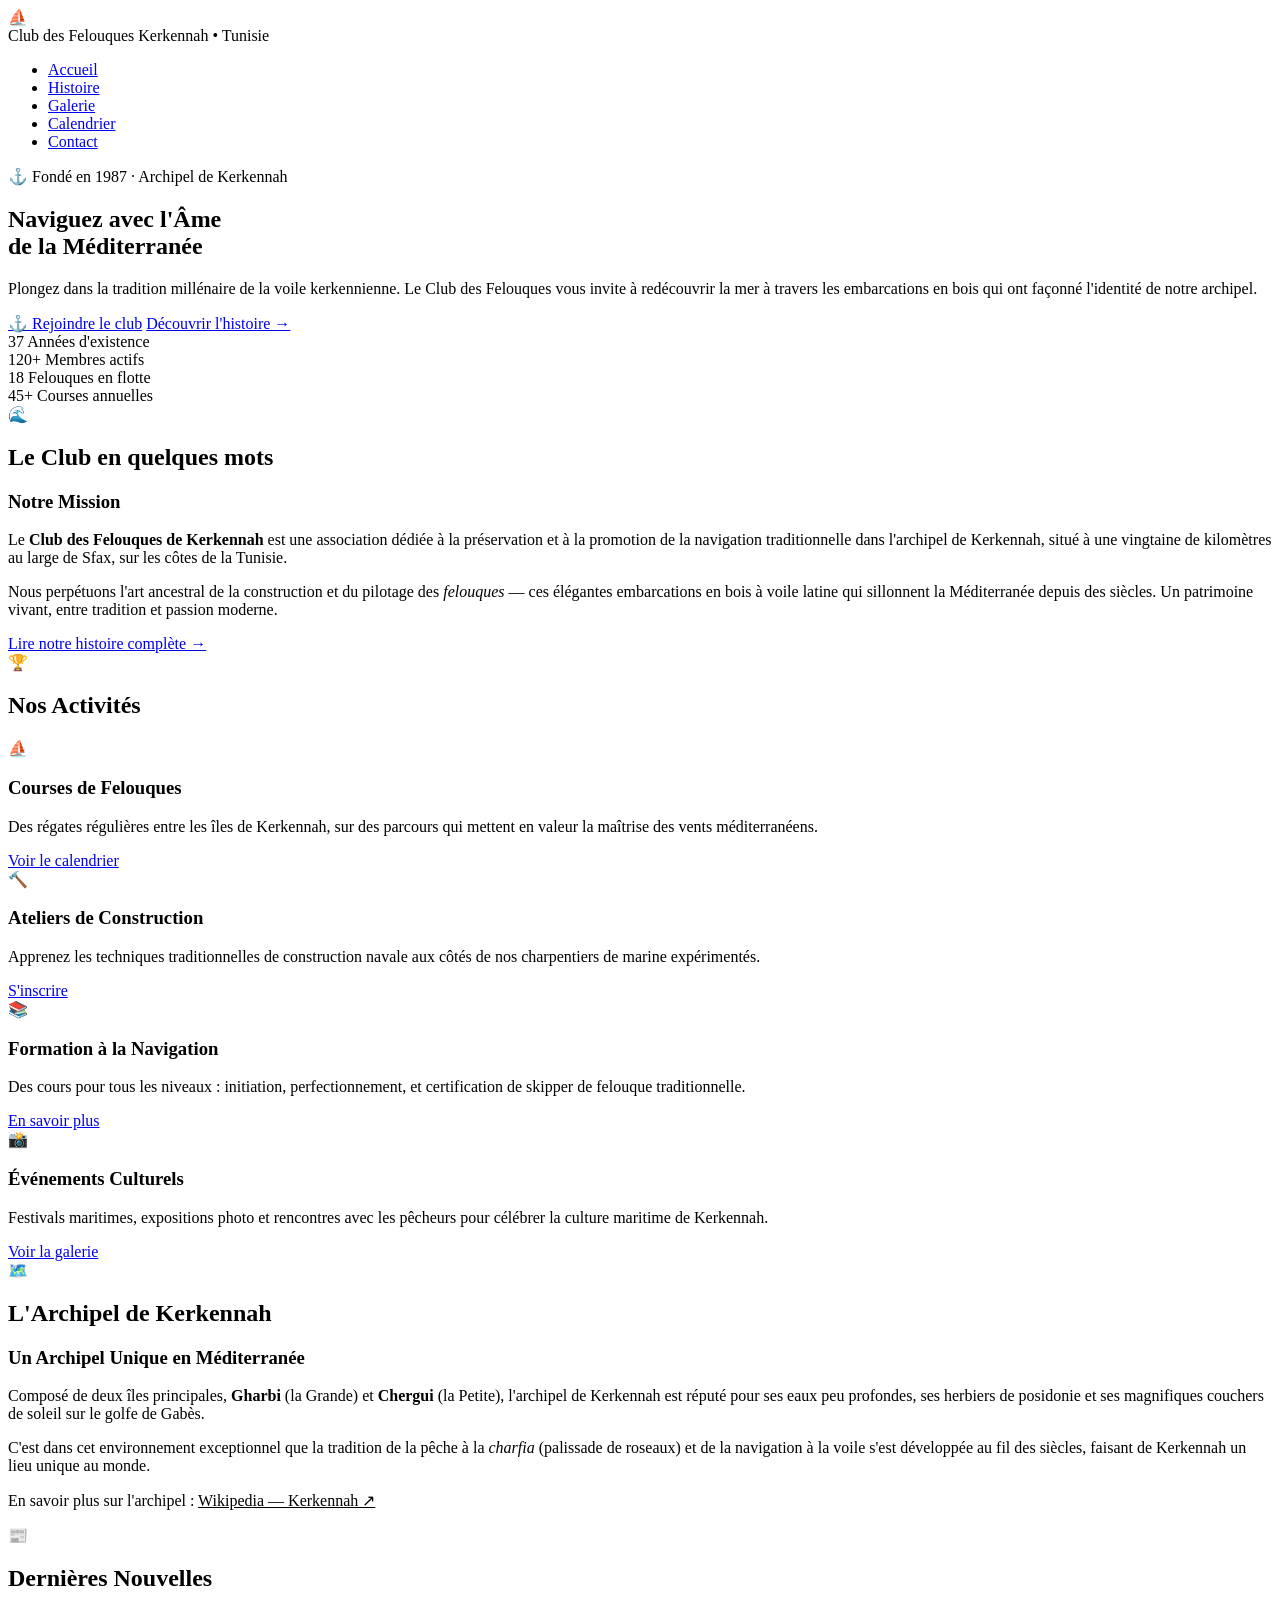
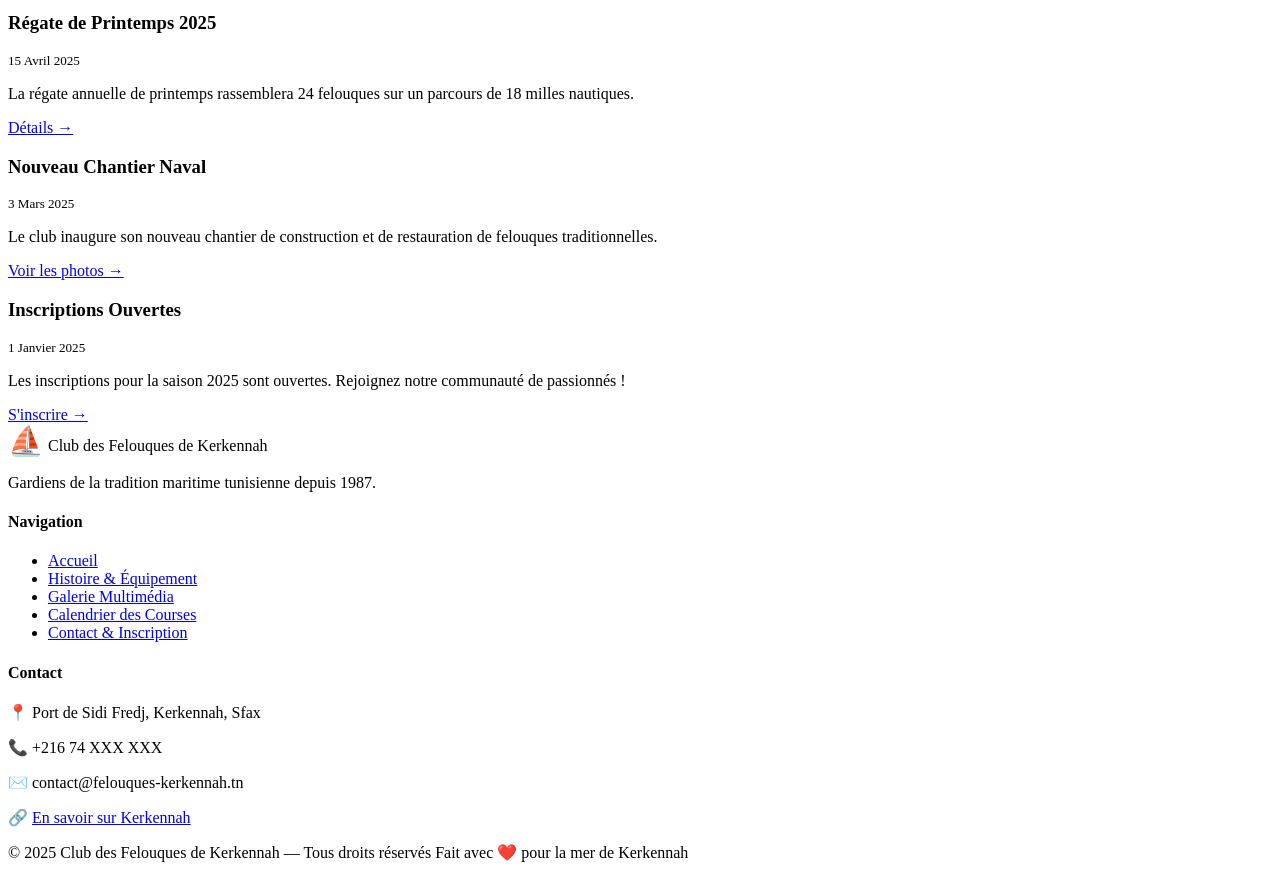
==== index.html @ 92b9c3b6 "gqllery.php et history.php not saved" ====
<!DOCTYPE html>
<html lang="fr" data-page="index">
<head>
  <meta charset="UTF-8" />
  <meta name="viewport" content="width=device-width, initial-scale=1.0" />
  <meta name="description" content="Club des Felouques de Kerkennah — La voile traditionnelle au cœur de l'archipel de Kerkennah, Tunisie." />
  <title>Accueil — Club des Felouques de Kerkennah</title>
  <link rel="stylesheet" href="style.css" />
</head>
<body>

  <!-- ══════════════════ HEADER ══════════════════ -->
  <header>
    <div class="header-inner">
      <div class="logo-area">
        <span class="logo-icon animate-wave">⛵</span>
        <div class="logo-text">
          <span class="logo-title">Club des Felouques</span>
          <span class="logo-subtitle">Kerkennah • Tunisie</span>
        </div>
      </div>
      <nav aria-label="Navigation principale">
        <ul>
          <li><a href="index.html" class="active">Accueil</a></li>
          <li><a href="histoire.html">Histoire</a></li>
          <li><a href="galerie.html">Galerie</a></li>
          <li><a href="calendrier.html">Calendrier</a></li>
          <li><a href="contact.html">Contact</a></li>
        </ul>
      </nav>
    </div>
  </header>

  <!-- ══════════════════ HERO ══════════════════ -->
  <section class="hero" aria-label="Présentation du club">
    <div class="hero-content">
      <div class="hero-badge">⚓ Fondé en 1987 · Archipel de Kerkennah</div>
      <h1>Naviguez avec l'Âme<br/>de la Méditerranée</h1>
      <p>
        Plongez dans la tradition millénaire de la voile kerkennienne.
        Le Club des Felouques vous invite à redécouvrir la mer à travers
        les embarcations en bois qui ont façonné l'identité de notre archipel.
      </p>
      <div class="hero-btns">
        <a href="contact.html" class="btn btn-primary">⚓ Rejoindre le club</a>
        <a href="histoire.html" class="btn btn-secondary">Découvrir l'histoire →</a>
      </div>
    </div>
  </section>

  <!-- ══════════════════ MAIN ══════════════════ -->
  <main>

    <!-- Statistiques -->
    <div class="info-band" role="region" aria-label="Chiffres clés du club">
      <div class="stat">
        <span class="stat-num">37</span>
        <span class="stat-label">Années d'existence</span>
      </div>
      <div class="stat">
        <span class="stat-num">120+</span>
        <span class="stat-label">Membres actifs</span>
      </div>
      <div class="stat">
        <span class="stat-num">18</span>
        <span class="stat-label">Felouques en flotte</span>
      </div>
      <div class="stat">
        <span class="stat-num">45+</span>
        <span class="stat-label">Courses annuelles</span>
      </div>
    </div>

    <!-- Présentation du club -->
    <section aria-labelledby="titre-presentation">
      <div class="section-title">
        <span class="icon">🌊</span>
        <h2 id="titre-presentation">Le Club en quelques mots</h2>
      </div>

      <div class="highlight-box">
        <h3>Notre Mission</h3>
        <p>
          Le <strong>Club des Felouques de Kerkennah</strong> est une association dédiée à la
          préservation et à la promotion de la navigation traditionnelle dans l'archipel de Kerkennah,
          situé à une vingtaine de kilomètres au large de Sfax, sur les côtes de la Tunisie.
        </p>
        <p>
          Nous perpétuons l'art ancestral de la construction et du pilotage des <em>felouques</em> —
          ces élégantes embarcations en bois à voile latine qui sillonnent la Méditerranée depuis
          des siècles. Un patrimoine vivant, entre tradition et passion moderne.
        </p>
        <a href="histoire.html" class="btn btn-mer mt-1">Lire notre histoire complète →</a>
      </div>
    </section>

    <!-- Nos activités -->
    <section aria-labelledby="titre-activites">
      <div class="section-title">
        <span class="icon">🏆</span>
        <h2 id="titre-activites">Nos Activités</h2>
      </div>

      <div class="cards-grid">
        <article class="card">
          <div class="card-img">⛵</div>
          <div class="card-body">
            <h3>Courses de Felouques</h3>
            <p>
              Des régates régulières entre les îles de Kerkennah, sur des parcours
              qui mettent en valeur la maîtrise des vents méditerranéens.
            </p>
            <a href="calendrier.html" class="btn btn-mer">Voir le calendrier</a>
          </div>
        </article>

        <article class="card">
          <div class="card-img">🔨</div>
          <div class="card-body">
            <h3>Ateliers de Construction</h3>
            <p>
              Apprenez les techniques traditionnelles de construction navale
              aux côtés de nos charpentiers de marine expérimentés.
            </p>
            <a href="contact.html" class="btn btn-mer">S'inscrire</a>
          </div>
        </article>

        <article class="card">
          <div class="card-img">📚</div>
          <div class="card-body">
            <h3>Formation à la Navigation</h3>
            <p>
              Des cours pour tous les niveaux : initiation, perfectionnement,
              et certification de skipper de felouque traditionnelle.
            </p>
            <a href="contact.html" class="btn btn-mer">En savoir plus</a>
          </div>
        </article>

        <article class="card">
          <div class="card-img">📸</div>
          <div class="card-body">
            <h3>Événements Culturels</h3>
            <p>
              Festivals maritimes, expositions photo et rencontres avec les pêcheurs
              pour célébrer la culture maritime de Kerkennah.
            </p>
            <a href="galerie.html" class="btn btn-mer">Voir la galerie</a>
          </div>
        </article>
      </div>
    </section>

    <!-- Kerkennah : le lieu -->
    <section aria-labelledby="titre-archipel">
      <div class="section-title">
        <span class="icon">🗺️</span>
        <h2 id="titre-archipel">L'Archipel de Kerkennah</h2>
      </div>

      <div class="highlight-box">
        <h3>Un Archipel Unique en Méditerranée</h3>
        <p>
          Composé de deux îles principales, <strong>Gharbi</strong> (la Grande) et
          <strong>Chergui</strong> (la Petite), l'archipel de Kerkennah est réputé pour
          ses eaux peu profondes, ses herbiers de posidonie et ses magnifiques couchers de soleil
          sur le golfe de Gabès.
        </p>
        <p>
          C'est dans cet environnement exceptionnel que la tradition de la pêche à la
          <em>charfia</em> (palissade de roseaux) et de la navigation à la voile s'est
          développée au fil des siècles, faisant de Kerkennah un lieu unique au monde.
        </p>
        <p>
          En savoir plus sur l'archipel :
          <a href="https://fr.wikipedia.org/wiki/Kerkennah" target="_blank" rel="noopener" style="color: var(--bleu-mer); text-decoration: underline;">
            Wikipedia — Kerkennah ↗
          </a>
        </p>
      </div>
    </section>

    <!-- Actualités rapides -->
    <section aria-labelledby="titre-actu">
      <div class="section-title">
        <span class="icon">📰</span>
        <h2 id="titre-actu">Dernières Nouvelles</h2>
      </div>

      <div class="cards-grid">
        <article class="card">
          <div class="card-body">
            <h3>Régate de Printemps 2025</h3>
            <p style="font-size:0.82rem; color:var(--sable); margin-bottom:0.5rem;">15 Avril 2025</p>
            <p>La régate annuelle de printemps rassemblera 24 felouques sur un parcours de 18 milles nautiques.</p>
            <a href="calendrier.html" class="btn btn-mer">Détails →</a>
          </div>
        </article>

        <article class="card">
          <div class="card-body">
            <h3>Nouveau Chantier Naval</h3>
            <p style="font-size:0.82rem; color:var(--sable); margin-bottom:0.5rem;">3 Mars 2025</p>
            <p>Le club inaugure son nouveau chantier de construction et de restauration de felouques traditionnelles.</p>
            <a href="galerie.html" class="btn btn-mer">Voir les photos →</a>
          </div>
        </article>

        <article class="card">
          <div class="card-body">
            <h3>Inscriptions Ouvertes</h3>
            <p style="font-size:0.82rem; color:var(--sable); margin-bottom:0.5rem;">1 Janvier 2025</p>
            <p>Les inscriptions pour la saison 2025 sont ouvertes. Rejoignez notre communauté de passionnés !</p>
            <a href="contact.html" class="btn btn-primary">S'inscrire →</a>
          </div>
        </article>
      </div>
    </section>

  </main>

  <!-- ══════════════════ FOOTER ══════════════════ -->
  <footer>
    <div class="footer-inner">
      <div class="footer-brand">
        <div class="logo-area">
          <span style="font-size:1.8rem">⛵</span>
          <span class="logo-title">Club des Felouques de Kerkennah</span>
        </div>
        <p>Gardiens de la tradition maritime tunisienne depuis 1987.</p>
      </div>

      <div class="footer-col">
        <h4>Navigation</h4>
        <ul>
          <li><a href="index.html">Accueil</a></li>
          <li><a href="histoire.html">Histoire & Équipement</a></li>
          <li><a href="galerie.html">Galerie Multimédia</a></li>
          <li><a href="calendrier.html">Calendrier des Courses</a></li>
          <li><a href="contact.html">Contact & Inscription</a></li>
        </ul>
      </div>

      <div class="footer-col footer-contact">
        <h4>Contact</h4>
        <p>📍 Port de Sidi Fredj, Kerkennah, Sfax</p>
        <p>📞 +216 74 XXX XXX</p>
        <p>✉️ contact@felouques-kerkennah.tn</p>
        <p>🔗 <a href="https://fr.wikipedia.org/wiki/Kerkennah" target="_blank" rel="noopener">En savoir sur Kerkennah</a></p>
      </div>
    </div>

    <div class="footer-bottom">
      <span>© 2025 Club des Felouques de Kerkennah — Tous droits réservés</span>
      <span>Fait avec ❤️ pour la mer de Kerkennah</span>
    </div>
  </footer>

</body>
</html>
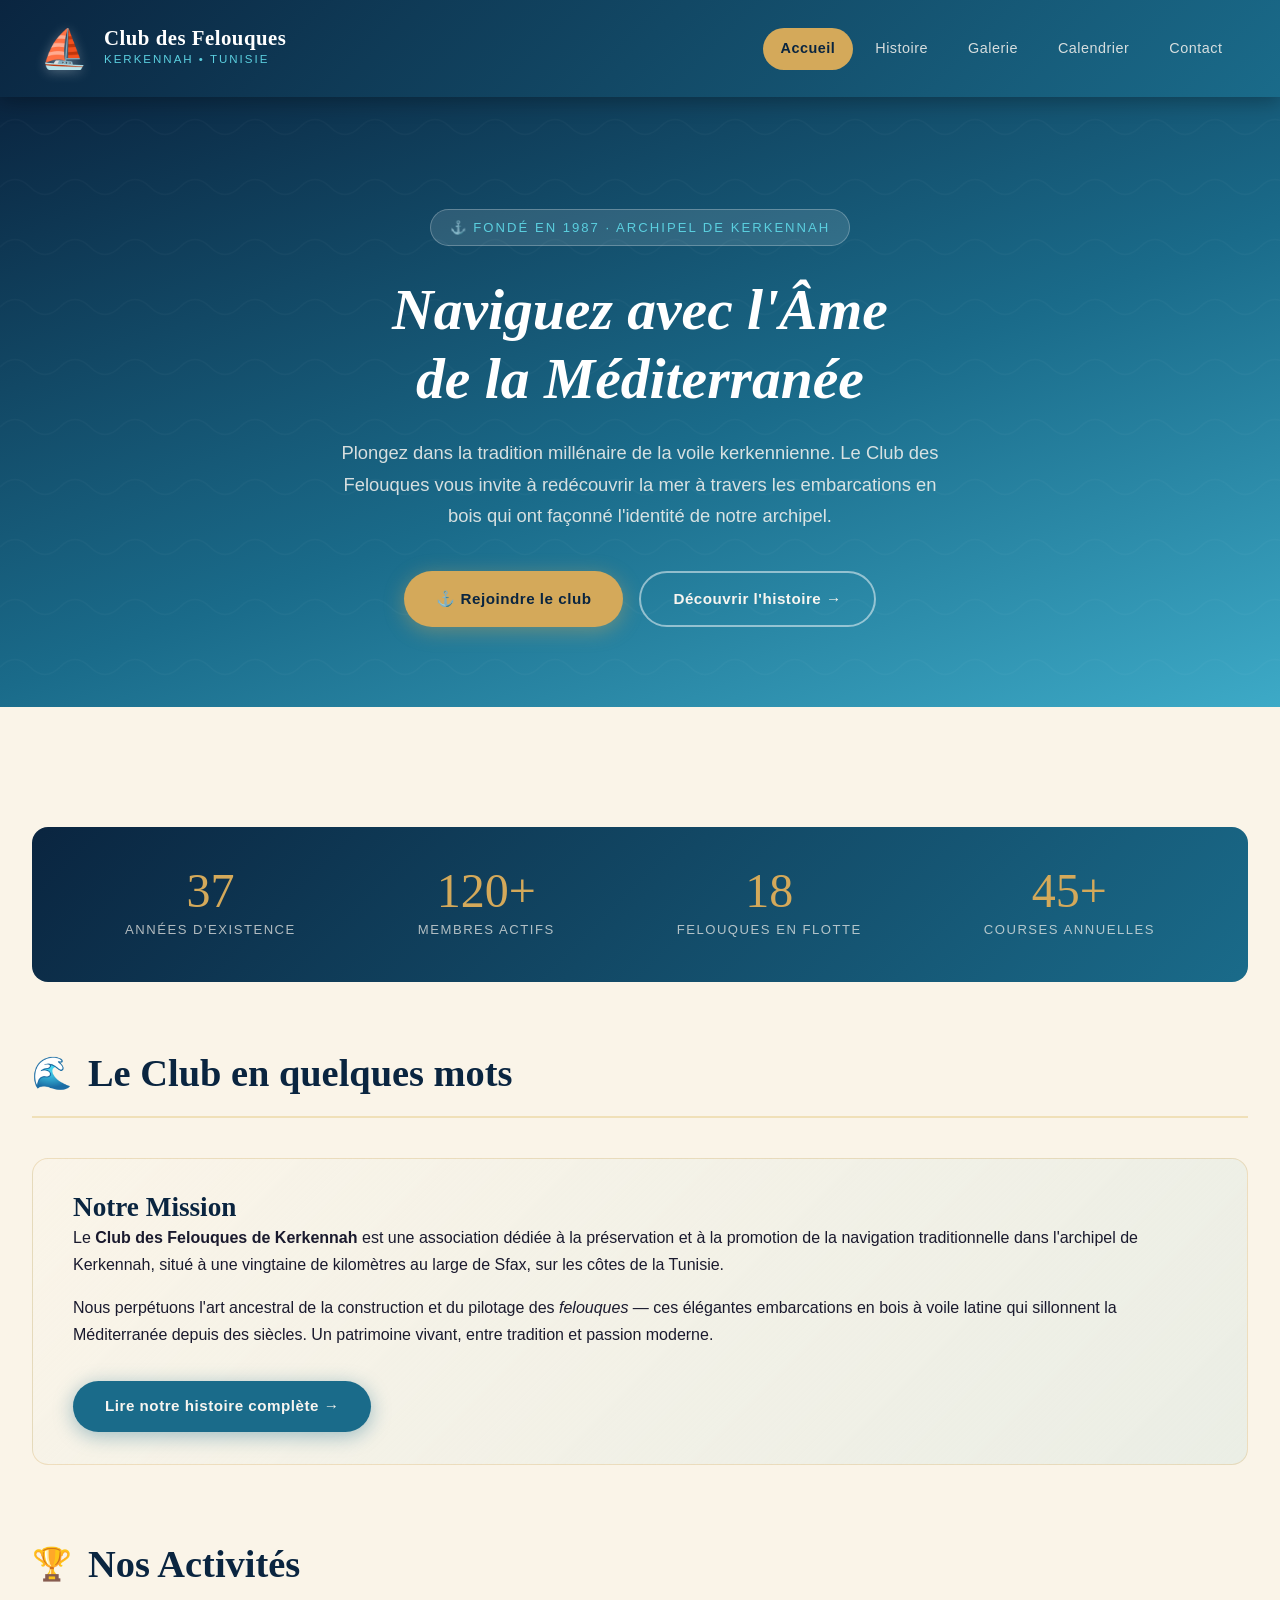
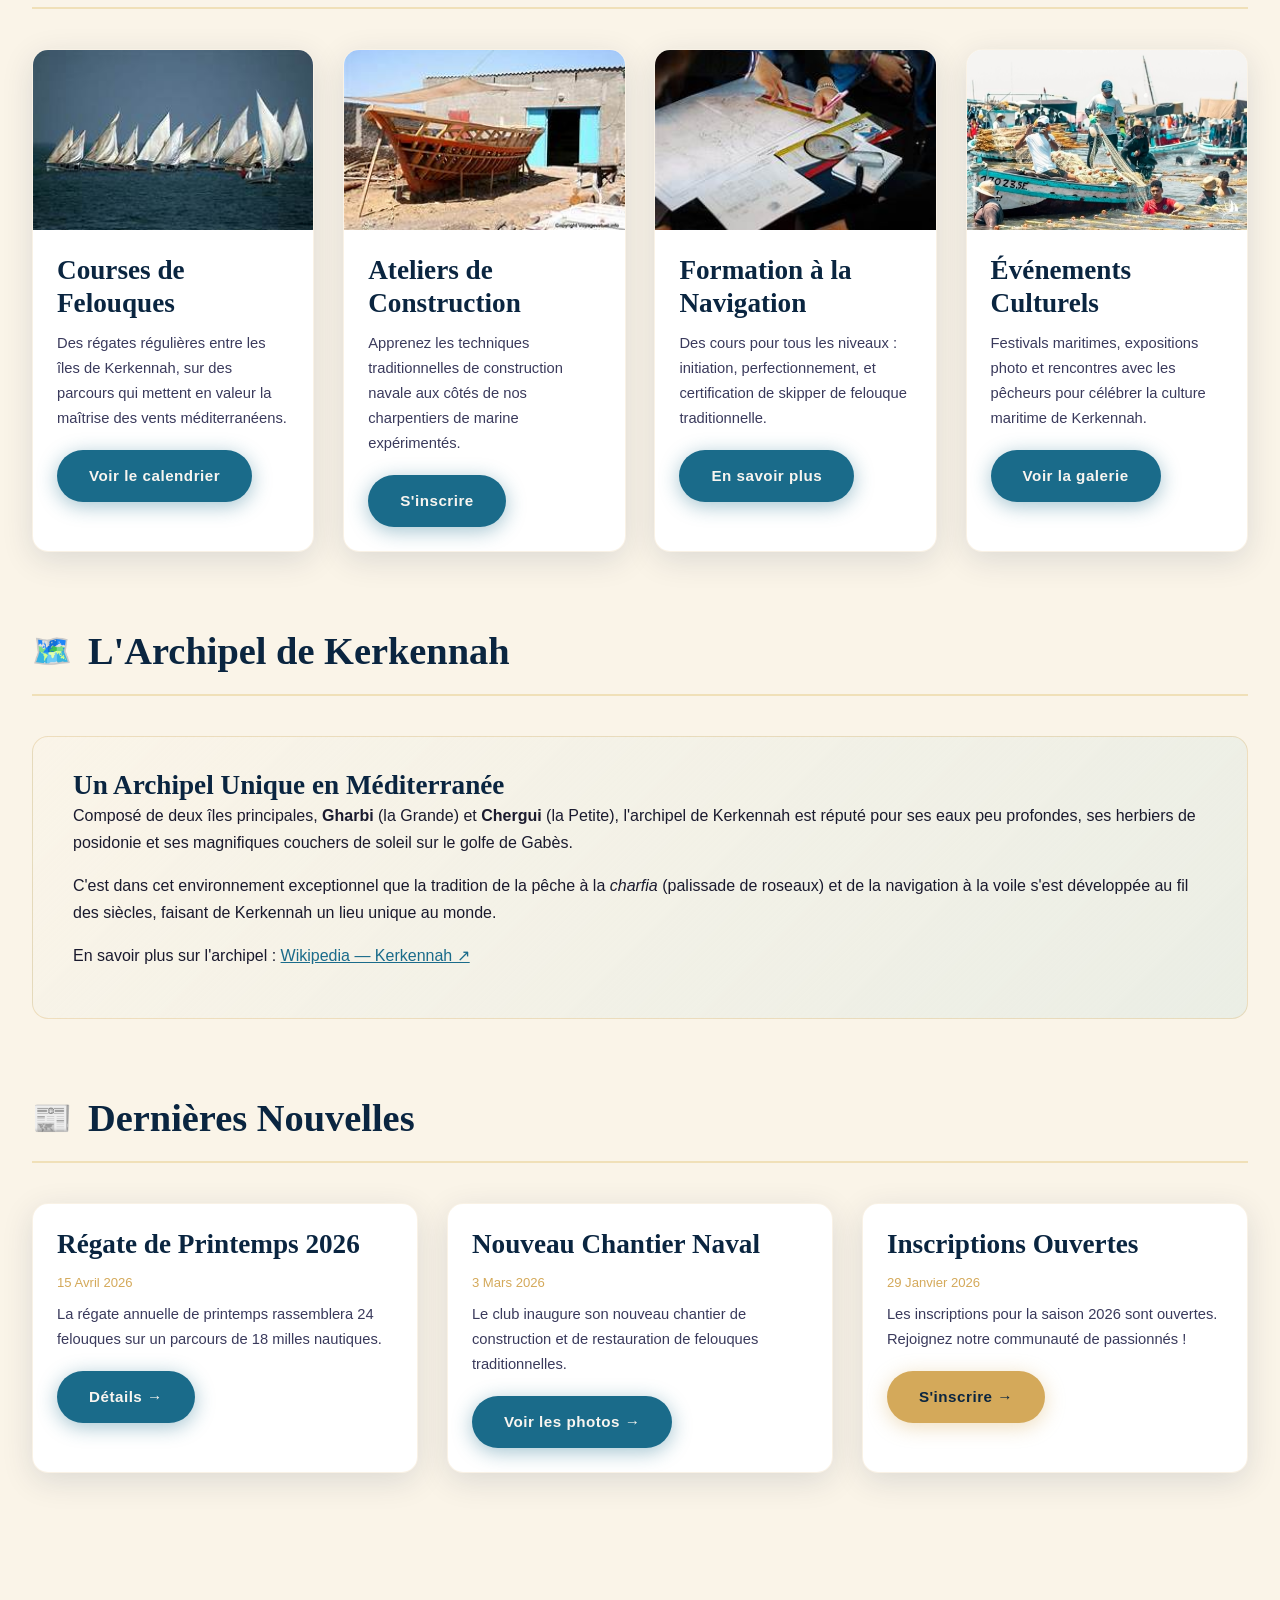
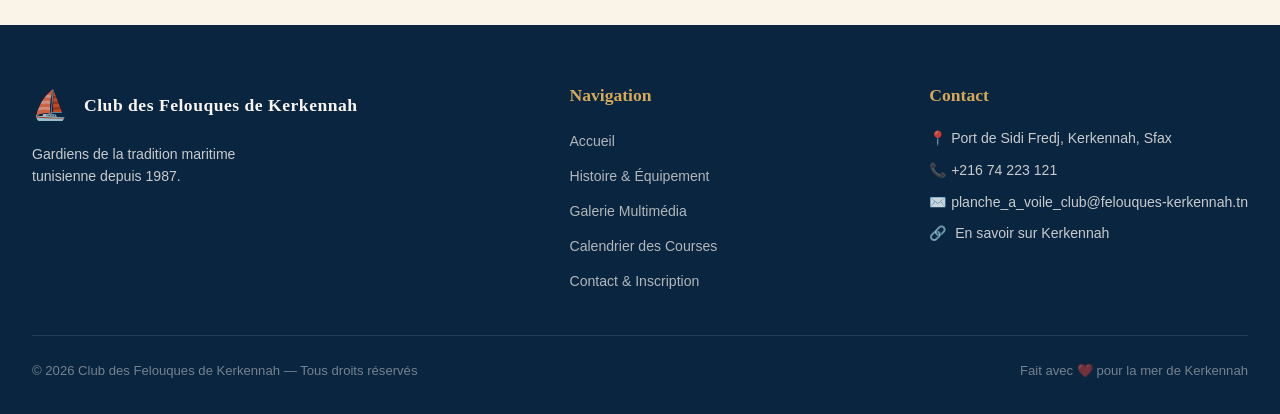
==== commit 4526e53c: "Version finale des fichiers html et style.css et ajout d'un dossier media" ====
--- a/index.html
+++ b/index.html
@@ -5,7 +5,8 @@
   <meta name="viewport" content="width=device-width, initial-scale=1.0" />
   <meta name="description" content="Club des Felouques de Kerkennah — La voile traditionnelle au cœur de l'archipel de Kerkennah, Tunisie." />
   <title>Accueil — Club des Felouques de Kerkennah</title>
-  <link rel="stylesheet" href="style.css" />
+  <link rel="stylesheet" href="./public/style.css" />
+  <link rel="icon" type="image/png" href="./media/icon.png">
 </head>
 <body>
 
@@ -103,7 +104,7 @@
 
       <div class="cards-grid">
         <article class="card">
-          <div class="card-img">⛵</div>
+          <div class="card-img"><img src="./media/Courses de Felouques.png" alt="Felouque" /></div>
           <div class="card-body">
             <h3>Courses de Felouques</h3>
             <p>
@@ -115,7 +116,7 @@
         </article>
 
         <article class="card">
-          <div class="card-img">🔨</div>
+          <div class="card-img"><img src="./media/Ateliers.png" alt="Atelier de construction" /></div>
           <div class="card-body">
             <h3>Ateliers de Construction</h3>
             <p>
@@ -127,7 +128,7 @@
         </article>
 
         <article class="card">
-          <div class="card-img">📚</div>
+          <div class="card-img"><img src="./media/Formation.png" alt="Formation à la Navigation" /></div>
           <div class="card-body">
             <h3>Formation à la Navigation</h3>
             <p>
@@ -139,7 +140,7 @@
         </article>
 
         <article class="card">
-          <div class="card-img">📸</div>
+          <div class="card-img"><img src="./media/festival.png" alt="Événements Culturels" /></div>
           <div class="card-body">
             <h3>Événements Culturels</h3>
             <p>
@@ -191,8 +192,8 @@
       <div class="cards-grid">
         <article class="card">
           <div class="card-body">
-            <h3>Régate de Printemps 2025</h3>
-            <p style="font-size:0.82rem; color:var(--sable); margin-bottom:0.5rem;">15 Avril 2025</p>
+            <h3>Régate de Printemps 2026</h3>
+            <p style="font-size:0.82rem; color:var(--sable); margin-bottom:0.5rem;">15 Avril 2026</p>
             <p>La régate annuelle de printemps rassemblera 24 felouques sur un parcours de 18 milles nautiques.</p>
             <a href="calendrier.html" class="btn btn-mer">Détails →</a>
           </div>
@@ -201,7 +202,7 @@
         <article class="card">
           <div class="card-body">
             <h3>Nouveau Chantier Naval</h3>
-            <p style="font-size:0.82rem; color:var(--sable); margin-bottom:0.5rem;">3 Mars 2025</p>
+            <p style="font-size:0.82rem; color:var(--sable); margin-bottom:0.5rem;">3 Mars 2026</p>
             <p>Le club inaugure son nouveau chantier de construction et de restauration de felouques traditionnelles.</p>
             <a href="galerie.html" class="btn btn-mer">Voir les photos →</a>
           </div>
@@ -210,8 +211,8 @@
         <article class="card">
           <div class="card-body">
             <h3>Inscriptions Ouvertes</h3>
-            <p style="font-size:0.82rem; color:var(--sable); margin-bottom:0.5rem;">1 Janvier 2025</p>
-            <p>Les inscriptions pour la saison 2025 sont ouvertes. Rejoignez notre communauté de passionnés !</p>
+            <p style="font-size:0.82rem; color:var(--sable); margin-bottom:0.5rem;">29 Janvier 2026</p>
+            <p>Les inscriptions pour la saison 2026 sont ouvertes. Rejoignez notre communauté de passionnés !</p>
             <a href="contact.html" class="btn btn-primary">S'inscrire →</a>
           </div>
         </article>
@@ -245,14 +246,14 @@
       <div class="footer-col footer-contact">
         <h4>Contact</h4>
         <p>📍 Port de Sidi Fredj, Kerkennah, Sfax</p>
-        <p>📞 +216 74 XXX XXX</p>
-        <p>✉️ contact@felouques-kerkennah.tn</p>
+        <p>📞 +216 74 223 121</p>
+        <p>✉️ planche_a_voile_club@felouques-kerkennah.tn</p>
         <p>🔗 <a href="https://fr.wikipedia.org/wiki/Kerkennah" target="_blank" rel="noopener">En savoir sur Kerkennah</a></p>
       </div>
     </div>
 
     <div class="footer-bottom">
-      <span>© 2025 Club des Felouques de Kerkennah — Tous droits réservés</span>
+      <span>© 2026 Club des Felouques de Kerkennah — Tous droits réservés</span>
       <span>Fait avec ❤️ pour la mer de Kerkennah</span>
     </div>
   </footer>
--- a/public/style.css
+++ b/public/style.css
@@ -0,0 +1,888 @@
+/* ============================================
+   Club des Felouques de Kerkennah — style.css
+   Palette : Bleu mer, Blanc nacré, Sable doré
+   ============================================ */
+
+@import url('https://fonts.googleapis.com/css2?family=Cormorant+Garamond:ital,wght@0,400;0,600;1,400&family=Tajawal:wght@300;400;700&display=swap');
+
+/* ─── Variables ─────────────────────────────── */
+:root {
+  --bleu-profond:   #0a2540;
+  --bleu-mer:       #1a6b8a;
+  --bleu-clair:     #3daac7;
+  --turquoise:      #5bcfdf;
+  --blanc:          #f8f5f0;
+  --blanc-pur:      #ffffff;
+  --sable:          #d4a95a;
+  --sable-clair:    #f0e0b8;
+  --sable-pale:     #faf4e8;
+  --texte-sombre:   #1a1a2e;
+  --texte-moyen:    #3a3a5c;
+  --ombre:          rgba(10, 37, 64, 0.15);
+
+  --font-titre:     'Cormorant Garamond', Georgia, serif;
+  --font-corps:     'Tajawal', sans-serif;
+
+  --radius:         8px;
+  --radius-lg:      16px;
+  --transition:     0.35s cubic-bezier(0.4, 0, 0.2, 1);
+  --shadow-card:    0 8px 32px rgba(10,37,64,0.12);
+  --shadow-hover:   0 16px 48px rgba(10,37,64,0.22);
+}
+
+/* ─── Reset & Base ──────────────────────────── */
+*, *::before, *::after {
+  box-sizing: border-box;
+  margin: 0;
+  padding: 0;
+}
+
+html {
+  scroll-behavior: smooth;
+  font-size: 16px;
+}
+
+body {
+  font-family: var(--font-corps);
+  background-color: var(--sable-pale);
+  color: var(--texte-sombre);
+  line-height: 1.7;
+  min-height: 100vh;
+  display: flex;
+  flex-direction: column;
+  overflow-x: hidden;
+}
+
+img {
+  max-width: 100%;
+  height: auto;
+  display: block;
+}
+
+a {
+  color: inherit;
+  text-decoration: none;
+}
+
+/* ─── Typographie ───────────────────────────── */
+h1, h2, h3 {
+  font-family: var(--font-titre);
+  font-weight: 600;
+  line-height: 1.2;
+  color: var(--bleu-profond);
+}
+
+h1 { font-size: clamp(2.2rem, 5vw, 3.6rem); }
+h2 { font-size: clamp(1.6rem, 3.5vw, 2.4rem); }
+h3 { font-size: clamp(1.2rem, 2.5vw, 1.7rem); }
+
+p { margin-bottom: 1rem; }
+
+/* ─── HEADER & NAV ──────────────────────────── */
+header {
+  background: linear-gradient(135deg, var(--bleu-profond) 0%, var(--bleu-mer) 100%);
+  color: var(--blanc);
+  padding: 0;
+  position: sticky;
+  top: 0;
+  z-index: 100;
+  box-shadow: 0 4px 20px rgba(0,0,0,0.3);
+}
+
+.header-inner {
+  display: flex;
+  align-items: center;
+  justify-content: space-between;
+  padding: 1rem 2.5rem;
+  max-width: 1280px;
+  margin: 0 auto;
+  gap: 1rem;
+}
+
+.logo-area {
+  display: flex;
+  align-items: center;
+  gap: 1rem;
+}
+
+.logo-icon {
+  font-size: 2.4rem;
+  filter: drop-shadow(0 2px 6px rgba(255,255,255,0.3));
+}
+
+.logo-text {
+  display: flex;
+  flex-direction: column;
+}
+
+.logo-title {
+  font-family: var(--font-titre);
+  font-size: 1.3rem;
+  font-weight: 600;
+  color: var(--blanc-pur);
+  letter-spacing: 0.5px;
+  line-height: 1.1;
+}
+
+.logo-subtitle {
+  font-size: 0.72rem;
+  color: var(--turquoise);
+  letter-spacing: 2px;
+  text-transform: uppercase;
+}
+
+/* Navigation */
+nav ul {
+  list-style: none;
+  display: flex;
+  align-items: center;
+  gap: 0.3rem;
+}
+
+nav ul li a {
+  display: block;
+  padding: 0.55rem 1.1rem;
+  border-radius: 50px;
+  font-size: 0.9rem;
+  font-weight: 400;
+  color: rgba(248, 245, 240, 0.85);
+  letter-spacing: 0.5px;
+  transition: background var(--transition), color var(--transition);
+  position: relative;
+}
+
+nav ul li a:hover,
+nav ul li a.active {
+  background: rgba(255,255,255,0.15);
+  color: var(--blanc-pur);
+}
+
+nav ul li a.active {
+  background: var(--sable);
+  color: var(--bleu-profond);
+  font-weight: 700;
+}
+
+/* ─── WAVE DIVIDER ──────────────────────────── */
+.wave-top {
+  width: 100%;
+  overflow: hidden;
+  line-height: 0;
+  margin-top: -1px;
+}
+
+.wave-top svg {
+  display: block;
+  width: 100%;
+}
+
+/* ─── HERO SECTION ──────────────────────────── */
+.hero {
+  background: linear-gradient(160deg, var(--bleu-profond) 0%, var(--bleu-mer) 55%, var(--bleu-clair) 100%);
+  color: var(--blanc);
+  padding: 7rem 2.5rem 5rem;
+  text-align: center;
+  position: relative;
+  overflow: hidden;
+}
+
+.hero::before {
+  content: '';
+  position: absolute;
+  inset: 0;
+  background: url("data:image/svg+xml,%3Csvg width='60' height='60' viewBox='0 0 60 60' xmlns='http://www.w3.org/2000/svg'%3E%3Cpath d='M0 30 Q15 15 30 30 Q45 45 60 30' stroke='rgba(255,255,255,0.05)' fill='none' stroke-width='1.5'/%3E%3C/svg%3E") repeat;
+  opacity: 0.5;
+}
+
+.hero-content {
+  position: relative;
+  max-width: 780px;
+  margin: 0 auto;
+  animation: fadeInUp 0.9s ease both;
+}
+
+.hero-badge {
+  display: inline-flex;
+  align-items: center;
+  gap: 0.5rem;
+  background: rgba(255,255,255,0.12);
+  border: 1px solid rgba(255,255,255,0.25);
+  border-radius: 50px;
+  padding: 0.4rem 1.2rem;
+  font-size: 0.82rem;
+  letter-spacing: 2px;
+  text-transform: uppercase;
+  margin-bottom: 1.8rem;
+  color: var(--turquoise);
+}
+
+.hero h1 {
+  color: var(--blanc-pur);
+  margin-bottom: 1.5rem;
+  font-style: italic;
+}
+
+.hero p {
+  font-size: 1.15rem;
+  color: rgba(248,245,240,0.85);
+  max-width: 600px;
+  margin: 0 auto 2.5rem;
+}
+
+.hero-btns {
+  display: flex;
+  gap: 1rem;
+  justify-content: center;
+  flex-wrap: wrap;
+}
+
+/* ─── BOUTONS ───────────────────────────────── */
+.btn {
+  display: inline-flex;
+  align-items: center;
+  gap: 0.5rem;
+  padding: 0.8rem 2rem;
+  border-radius: 50px;
+  font-family: var(--font-corps);
+  font-size: 0.95rem;
+  font-weight: 700;
+  letter-spacing: 0.5px;
+  cursor: pointer;
+  border: none;
+  transition: all var(--transition);
+}
+
+.btn-primary {
+  background: var(--sable);
+  color: var(--bleu-profond);
+  box-shadow: 0 4px 20px rgba(212,169,90,0.4);
+}
+
+.btn-primary:hover {
+  background: #e8b85a;
+  transform: translateY(-2px);
+  box-shadow: 0 8px 28px rgba(212,169,90,0.5);
+}
+
+.btn-secondary {
+  background: transparent;
+  color: var(--blanc);
+  border: 2px solid rgba(255,255,255,0.5);
+}
+
+.btn-secondary:hover {
+  background: rgba(255,255,255,0.15);
+  border-color: var(--blanc);
+  transform: translateY(-2px);
+}
+
+.btn-mer {
+  background: var(--bleu-mer);
+  color: var(--blanc);
+  box-shadow: 0 4px 20px rgba(26,107,138,0.4);
+}
+
+.btn-mer:hover {
+  background: var(--bleu-clair);
+  transform: translateY(-2px);
+}
+
+/* ─── MAIN CONTENT ──────────────────────────── */
+main {
+  flex: 1;
+  max-width: 1280px;
+  margin: 0 auto;
+  width: 100%;
+  padding: 3rem 2rem 5rem;
+}
+
+/* ─── SECTIONS ──────────────────────────────── */
+section {
+  margin-bottom: 4.5rem;
+}
+
+.section-title {
+  display: flex;
+  align-items: center;
+  gap: 1rem;
+  margin-bottom: 2.5rem;
+  padding-bottom: 1rem;
+  border-bottom: 2px solid var(--sable-clair);
+}
+
+.section-title h2 {
+  color: var(--bleu-profond);
+}
+
+.section-title .icon {
+  font-size: 2rem;
+}
+
+/* ─── CARTES ────────────────────────────────── */
+.cards-grid {
+  display: flex;
+  flex-wrap: wrap;
+  gap: 1.8rem;
+}
+
+.card {
+  background: var(--blanc-pur);
+  border-radius: var(--radius-lg);
+  box-shadow: var(--shadow-card);
+  overflow: hidden;
+  flex: 1 1 280px;
+  transition: transform var(--transition), box-shadow var(--transition);
+  border: 1px solid rgba(212,169,90,0.15);
+}
+
+.card:hover {
+  transform: translateY(-6px);
+  box-shadow: var(--shadow-hover);
+}
+
+.card-img {
+  height: 180px;
+  background: linear-gradient(135deg, var(--bleu-mer), var(--bleu-clair));
+  display: flex;
+  align-items: center;
+  justify-content: center;
+  font-size: 3.5rem;
+}
+.card-img img {
+  width: 200%;    /* Force l'image à prendre toute la largeur du conteneur */
+  height: 100%;   /* Force l'image à prendre toute la hauteur du conteneur */
+  object-fit: cover; /* MAGIE : Remplit l'espace sans déformer, en rognant si nécessaire */
+  object-position: center; /* Centre l'image dans la zone visible */
+}
+
+.card-body {
+  padding: 1.5rem;
+}
+
+.card-body h3 {
+  margin-bottom: 0.7rem;
+  color: var(--bleu-profond);
+}
+
+.card-body p {
+  font-size: 0.92rem;
+  color: var(--texte-moyen);
+  margin-bottom: 1.2rem;
+}
+
+/* ─── INFO BAND ─────────────────────────────── */
+.info-band {
+  background: linear-gradient(135deg, var(--bleu-profond), var(--bleu-mer));
+  color: var(--blanc);
+  border-radius: var(--radius-lg);
+  padding: 2.5rem 3rem;
+  display: flex;
+  align-items: center;
+  justify-content: space-around;
+  gap: 2rem;
+  flex-wrap: wrap;
+  margin-bottom: 4rem;
+}
+
+.stat {
+  text-align: center;
+}
+
+.stat-num {
+  font-family: var(--font-titre);
+  font-size: 3rem;
+  color: var(--sable);
+  display: block;
+  line-height: 1;
+}
+
+.stat-label {
+  font-size: 0.82rem;
+  letter-spacing: 1.5px;
+  text-transform: uppercase;
+  color: rgba(248,245,240,0.7);
+  margin-top: 0.3rem;
+}
+
+/* ─── LISTES ────────────────────────────────── */
+ul.liste-mer, ol.liste-mer {
+  padding-left: 0;
+  list-style: none;
+  display: flex;
+  flex-direction: column;
+  gap: 0.6rem;
+}
+
+ul.liste-mer li {
+  padding: 0.8rem 1.2rem;
+  background: var(--blanc-pur);
+  border-left: 4px solid var(--bleu-clair);
+  border-radius: 0 var(--radius) var(--radius) 0;
+  box-shadow: 2px 2px 10px var(--ombre);
+  transition: border-color var(--transition), transform var(--transition);
+}
+
+ul.liste-mer li:hover {
+  border-left-color: var(--sable);
+  transform: translateX(4px);
+}
+
+ul.liste-mer li::before {
+  content: '⛵ ';
+}
+
+ol.liste-mer {
+  counter-reset: liste-compteur;
+}
+
+ol.liste-mer li {
+  counter-increment: liste-compteur;
+  padding: 0.8rem 1.2rem;
+  background: var(--blanc-pur);
+  border-left: 4px solid var(--sable);
+  border-radius: 0 var(--radius) var(--radius) 0;
+  box-shadow: 2px 2px 10px var(--ombre);
+}
+
+ol.liste-mer li::before {
+  content: counter(liste-compteur);
+  background: var(--sable);
+  color: var(--bleu-profond);
+  font-weight: 700;
+  font-size: 0.85rem;
+  padding: 0.15rem 0.55rem;
+  border-radius: 50px;
+  margin-right: 0.8rem;
+}
+
+/* ─── TABLEAU ───────────────────────────────── */
+.table-wrapper {
+  overflow-x: auto;
+  border-radius: var(--radius-lg);
+  box-shadow: var(--shadow-card);
+}
+
+table {
+  width: 100%;
+  border-collapse: collapse;
+  background: var(--blanc-pur);
+  font-size: 0.95rem;
+}
+
+table thead {
+  background: linear-gradient(90deg, var(--bleu-profond), var(--bleu-mer));
+  color: var(--blanc);
+}
+
+table thead th {
+  padding: 1.1rem 1.5rem;
+  text-align: left;
+  font-family: var(--font-titre);
+  font-size: 1rem;
+  font-weight: 600;
+  letter-spacing: 0.5px;
+}
+
+table tbody tr {
+  border-bottom: 1px solid var(--sable-clair);
+  transition: background var(--transition);
+}
+
+table tbody tr:last-child { border-bottom: none; }
+
+table tbody tr:hover {
+  background: var(--sable-pale);
+}
+
+table tbody td {
+  padding: 1rem 1.5rem;
+  color: var(--texte-moyen);
+}
+
+table tbody td:first-child {
+  font-weight: 700;
+  color: var(--bleu-profond);
+}
+
+.badge {
+  display: inline-flex;
+  align-items: center;
+  padding: 0.25rem 0.8rem;
+  border-radius: 50px;
+  font-size: 0.78rem;
+  font-weight: 700;
+  letter-spacing: 0.5px;
+}
+
+.badge-ouvert    { background: #d4f5e4; color: #0a6640; }
+.badge-complet   { background: #ffe5e5; color: #9b1c1c; }
+.badge-bientot   { background: #fff3cd; color: #856404; }
+
+/* ─── FORMULAIRE CONTACT ────────────────────── */
+.form-card {
+  background: var(--blanc-pur);
+  border-radius: var(--radius-lg);
+  box-shadow: var(--shadow-card);
+  padding: 2.5rem 3rem;
+  max-width: 780px;
+  border: 1px solid rgba(212,169,90,0.2);
+}
+
+.form-section-title {
+  font-family: var(--font-titre);
+  font-size: 1.1rem;
+  color: var(--bleu-mer);
+  margin: 2rem 0 1.2rem;
+  padding-bottom: 0.5rem;
+  border-bottom: 1px solid var(--sable-clair);
+  display: flex;
+  align-items: center;
+  gap: 0.5rem;
+}
+
+.form-row {
+  display: flex;
+  gap: 1.5rem;
+  flex-wrap: wrap;
+}
+
+.form-group {
+  display: flex;
+  flex-direction: column;
+  flex: 1 1 220px;
+  margin-bottom: 1.3rem;
+}
+
+.form-group.full { flex: 1 1 100%; }
+
+.form-group label {
+  font-size: 0.85rem;
+  font-weight: 700;
+  color: var(--bleu-profond);
+  margin-bottom: 0.5rem;
+  letter-spacing: 0.5px;
+}
+
+.required-star {
+  color: var(--bleu-clair);
+  margin-left: 2px;
+}
+
+.form-group input[type="text"],
+.form-group input[type="email"],
+.form-group input[type="tel"],
+.form-group input[type="date"],
+.form-group select,
+.form-group textarea {
+  width: 100%;
+  padding: 0.75rem 1rem;
+  border: 2px solid var(--sable-clair);
+  border-radius: var(--radius);
+  font-family: var(--font-corps);
+  font-size: 0.95rem;
+  color: var(--texte-sombre);
+  background: var(--sable-pale);
+  transition: border-color var(--transition), box-shadow var(--transition);
+  outline: none;
+}
+
+.form-group input:focus,
+.form-group select:focus,
+.form-group textarea:focus {
+  border-color: var(--bleu-clair);
+  box-shadow: 0 0 0 3px rgba(61,170,199,0.15);
+  background: var(--blanc-pur);
+}
+
+.form-group textarea {
+  resize: vertical;
+  min-height: 110px;
+}
+
+/* Radio & Checkbox */
+.radio-group, .checkbox-group {
+  display: flex;
+  flex-direction: column;
+  gap: 0.7rem;
+  margin-top: 0.3rem;
+}
+
+.radio-group.horizontal {
+  flex-direction: row;
+  flex-wrap: wrap;
+  gap: 1rem;
+}
+
+.radio-option, .check-option {
+  display: flex;
+  align-items: center;
+  gap: 0.6rem;
+  cursor: pointer;
+  padding: 0.6rem 1rem;
+  border: 2px solid var(--sable-clair);
+  border-radius: var(--radius);
+  transition: all var(--transition);
+  background: var(--sable-pale);
+  font-size: 0.92rem;
+}
+
+.radio-option:hover, .check-option:hover {
+  border-color: var(--bleu-clair);
+  background: rgba(61,170,199,0.06);
+}
+
+.radio-option input, .check-option input {
+  accent-color: var(--bleu-mer);
+  width: 1.1rem;
+  height: 1.1rem;
+  cursor: pointer;
+}
+
+.radio-option input:checked + span,
+.check-option input:checked + span {
+  color: var(--bleu-mer);
+  font-weight: 700;
+}
+
+/* Messages d'erreur */
+.error-msg {
+  display: none;
+  color: #c0392b;
+  font-size: 0.82rem;
+  margin-top: 0.4rem;
+  padding: 0.4rem 0.8rem;
+  background: #fdf2f2;
+  border-radius: 4px;
+  border-left: 3px solid #c0392b;
+}
+
+.error-msg.visible { display: block; }
+
+.field-error input,
+.field-error textarea,
+.field-error select {
+  border-color: #c0392b !important;
+  box-shadow: 0 0 0 3px rgba(192,57,43,0.1) !important;
+}
+
+/* Alert globale */
+#form-alert {
+  display: none;
+  padding: 1rem 1.5rem;
+  border-radius: var(--radius);
+  margin-bottom: 1.5rem;
+  font-weight: 600;
+}
+
+#form-alert.error {
+  background: #fdf2f2;
+  border: 2px solid #c0392b;
+  color: #c0392b;
+  display: flex;
+  align-items: center;
+  gap: 0.5rem;
+}
+
+#form-alert.success {
+  background: #d4f5e4;
+  border: 2px solid #0a6640;
+  color: #0a6640;
+  display: flex;
+  align-items: center;
+  gap: 0.5rem;
+}
+
+.form-submit-row {
+  display: flex;
+  align-items: center;
+  justify-content: space-between;
+  gap: 1rem;
+  flex-wrap: wrap;
+  margin-top: 2rem;
+  padding-top: 1.5rem;
+  border-top: 2px solid var(--sable-clair);
+}
+
+/* ─── GALERIE ────────────────────────────────── */
+.galerie-grid {
+  display: flex;
+  flex-wrap: wrap;
+  gap: 1.5rem;
+}
+
+.galerie-item {
+  flex: 1 1 280px;
+  border-radius: var(--radius-lg);
+  overflow: hidden;
+  box-shadow: var(--shadow-card);
+  background: var(--blanc-pur);
+  transition: transform var(--transition);
+}
+
+.galerie-item:hover { transform: scale(1.02); }
+
+.galerie-img {
+  height: 230px;
+  background: linear-gradient(135deg, var(--bleu-mer), var(--turquoise));
+  display: flex;
+  align-items: center;
+  justify-content: center;
+  font-size: 4rem;
+}
+.galerie-img img {
+  width: 100%;
+  height: 100%;
+  
+}
+
+
+.galerie-caption {
+  padding: 1rem 1.2rem;
+  font-size: 0.88rem;
+  color: var(--texte-moyen);
+  text-align: center;
+}
+
+/* Media players */
+.media-box {
+  background: var(--blanc-pur);
+  border-radius: var(--radius-lg);
+  padding: 2rem;
+  box-shadow: var(--shadow-card);
+  margin-bottom: 1.8rem;
+}
+
+.media-box h3 {
+  margin-bottom: 1rem;
+  color: var(--bleu-profond);
+  display: flex;
+  align-items: center;
+  gap: 0.5rem;
+}
+
+.media-box video,
+.media-box audio {
+  width: 100%;
+  border-radius: var(--radius);
+  outline: none;
+}
+
+/* ─── FOOTER ────────────────────────────────── */
+footer {
+  background: var(--bleu-profond);
+  color: rgba(248,245,240,0.8);
+  padding: 3.5rem 2rem 2rem;
+  margin-top: auto;
+}
+
+.footer-inner {
+  max-width: 1280px;
+  margin: 0 auto;
+  display: flex;
+  flex-wrap: wrap;
+  gap: 3rem;
+  justify-content: space-between;
+  padding-bottom: 2rem;
+  border-bottom: 1px solid rgba(255,255,255,0.1);
+}
+
+.footer-brand .logo-title { font-size: 1.1rem; color: var(--blanc); }
+.footer-brand p {
+  margin-top: 0.8rem;
+  font-size: 0.88rem;
+  max-width: 260px;
+  line-height: 1.6;
+}
+
+.footer-col h4 {
+  font-family: var(--font-titre);
+  font-size: 1.1rem;
+  color: var(--sable);
+  margin-bottom: 1rem;
+}
+
+.footer-col ul { list-style: none; }
+.footer-col ul li { margin-bottom: 0.5rem; }
+.footer-col ul li a {
+  font-size: 0.88rem;
+  color: rgba(248,245,240,0.7);
+  transition: color var(--transition);
+}
+.footer-col ul li a:hover { color: var(--turquoise); }
+
+.footer-contact p {
+  font-size: 0.88rem;
+  display: flex;
+  align-items: center;
+  gap: 0.5rem;
+  margin-bottom: 0.5rem;
+}
+
+.footer-bottom {
+  max-width: 1280px;
+  margin: 0 auto;
+  padding-top: 1.5rem;
+  display: flex;
+  align-items: center;
+  justify-content: space-between;
+  flex-wrap: wrap;
+  gap: 1rem;
+  font-size: 0.82rem;
+  color: rgba(248,245,240,0.45);
+}
+
+.footer-bottom a { color: var(--turquoise); }
+
+/* ─── ANIMATIONS ─────────────────────────────── */
+@keyframes fadeInUp {
+  from { opacity: 0; transform: translateY(30px); }
+  to   { opacity: 1; transform: translateY(0); }
+}
+
+@keyframes wave {
+  0%, 100% { transform: translateY(0); }
+  50%       { transform: translateY(-8px); }
+}
+
+.animate-wave { animation: wave 3s ease-in-out infinite; }
+
+/* ─── RESPONSIVE ────────────────────────────── */
+@media (max-width: 768px) {
+  .header-inner { padding: 0.8rem 1.2rem; flex-wrap: wrap; }
+  nav ul { flex-wrap: wrap; gap: 0.2rem; }
+  nav ul li a { padding: 0.4rem 0.7rem; font-size: 0.82rem; }
+  .hero { padding: 4rem 1.5rem 3rem; }
+  main { padding: 2rem 1.2rem 4rem; }
+  .form-card { padding: 1.8rem 1.5rem; }
+  .info-band { padding: 1.5rem; }
+  .footer-inner { gap: 2rem; }
+  .form-row { flex-direction: column; gap: 0; }
+}
+
+/* ─── UTILITAIRES ────────────────────────────── */
+.text-center { text-align: center; }
+.text-sable   { color: var(--sable); }
+.text-bleu    { color: var(--bleu-mer); }
+.mt-1 { margin-top: 1rem; }
+.mt-2 { margin-top: 2rem; }
+.mb-2 { margin-bottom: 2rem; }
+.italic { font-style: italic; }
+
+.highlight-box {
+  background: linear-gradient(135deg, var(--sable-pale), rgba(61,170,199,0.08));
+  border: 1px solid rgba(212,169,90,0.3);
+  border-radius: var(--radius-lg);
+  padding: 2rem 2.5rem;
+  margin-bottom: 2rem;
+}
+
+/* Page active dans la nav */
+[data-page="index"]    nav a[href="index.html"],
+[data-page="histoire"] nav a[href="histoire.html"],
+[data-page="galerie"]  nav a[href="galerie.html"],
+[data-page="calendrier"] nav a[href="calendrier.html"],
+[data-page="contact"]  nav a[href="contact.html"] {
+  background: var(--sable);
+  color: var(--bleu-profond);
+  font-weight: 700;
+}
